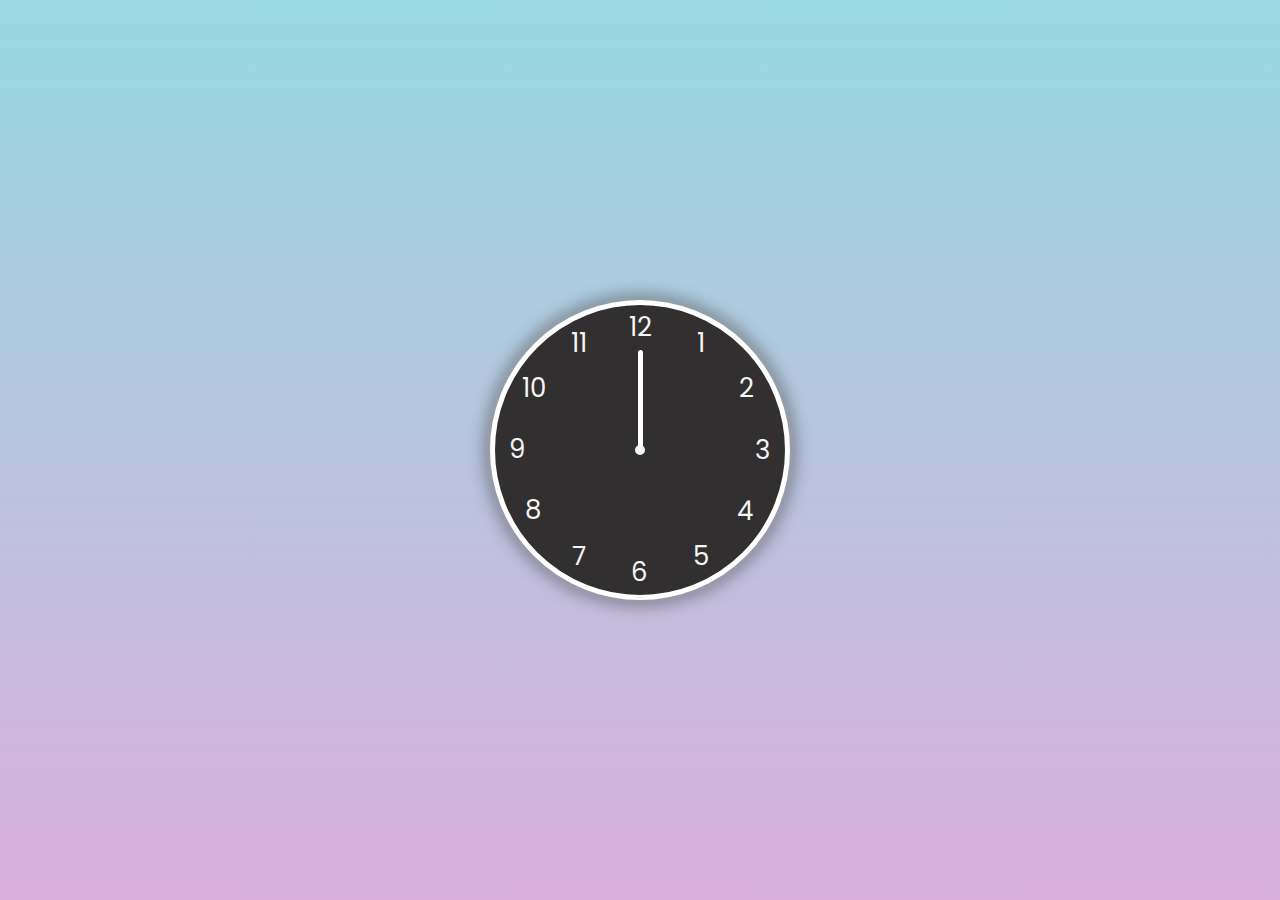
==== index.html @ 852528a8 "Making Clock Done" ====
<!DOCTYPE html>
<html lang="en">
<head>
    <meta charset="UTF-8">
    <meta name="viewport" content="width=device-width, initial-scale=1.0">
    <title>Document</title>
    <link rel="stylesheet" href="style.css">
</head>
<body>

    <div class="clock">
        <div class="needle hr" style="--h:60px; --clr:red"><span></span></div>
        <div class="needle mn" style="--h:80px; --clr:blue"><span></span></div>
        <div class="needle ss" style="--h:100px; --clr:white"><span></span></div>
        <ul>
            <li style="--i:1"><span>1</span></li>
            <li style="--i:2"><span>2</span></li>
            <li style="--i:3"><span>3</span></li>
            <li style="--i:4"><span>4</span></li>
            <li style="--i:5"><span>5</span></li>
            <li style="--i:6"><span>6</span></li>
            <li style="--i:7"><span>7</span></li>
            <li style="--i:8"><span>8</span></li>
            <li style="--i:9"><span>9</span></li>
            <li style="--i:10"><span>10</span></li>
            <li style="--i:11"><span>11</span></li>
            <li style="--i:12"><span>12</span></li>
        </ul>
    </div>


    <script src="script.js"></script>
</body>
</html>
---- style.css ----
@import url('https://fonts.googleapis.com/css2?family=Poppins:wght@500&family=Roboto:wght@400;500;700&display=swap');
  *{
    margin: 0;
    padding: 0;
    box-sizing: border-box;
  }
  body{
    background-color: #D9AFD9;
    background-image: linear-gradient(0deg, #D9AFD9 0%, #97D9E1 100%);
    background-repeat: no-repeat;
    font-family: 'Poppins', sans-serif;
    position: relative;
    display: flex;
    justify-content: center;
    align-items: center;
    height: 100vh;
  }
  .clock
  {
    background-color: rgb(49, 47, 47);
    height: 300px;
    width: 300px;
    border-radius: 50%;
    border: 5px solid white;
    box-shadow: 0px 0px 10px rgba(200, 200, 200, 0.7),0px 0px 20px rgba(0, 0, 0, 0.65) ;
    color: whitesmoke;
    font-size: 26px;
    display: flex;
    justify-content: center;
    align-items: center;
    position: relative;
  }
  .clock ul li {
    position: absolute;
    text-align: center;
    transform: rotate(calc(30deg*var(--i)));
    inset: 3px;
    list-style: none;
  }
  .clock ul li span {
    transform: rotate(calc(-30deg*var(--i)));
    display: inline-block;
  }
  .clock::after{
    content: '';
    width: 10px;
    height: 10px;
    border-radius: 50%;
    background-color: aliceblue;
    position: absolute;
  }

  .needle {
    display: flex;
    justify-content: center;
    align-items: flex-end;
  }
  .needle span{
    width: 5px;
    height: var(--h);
    background-color: var(--clr);
    position: absolute;
    border-radius: 5px;
  }
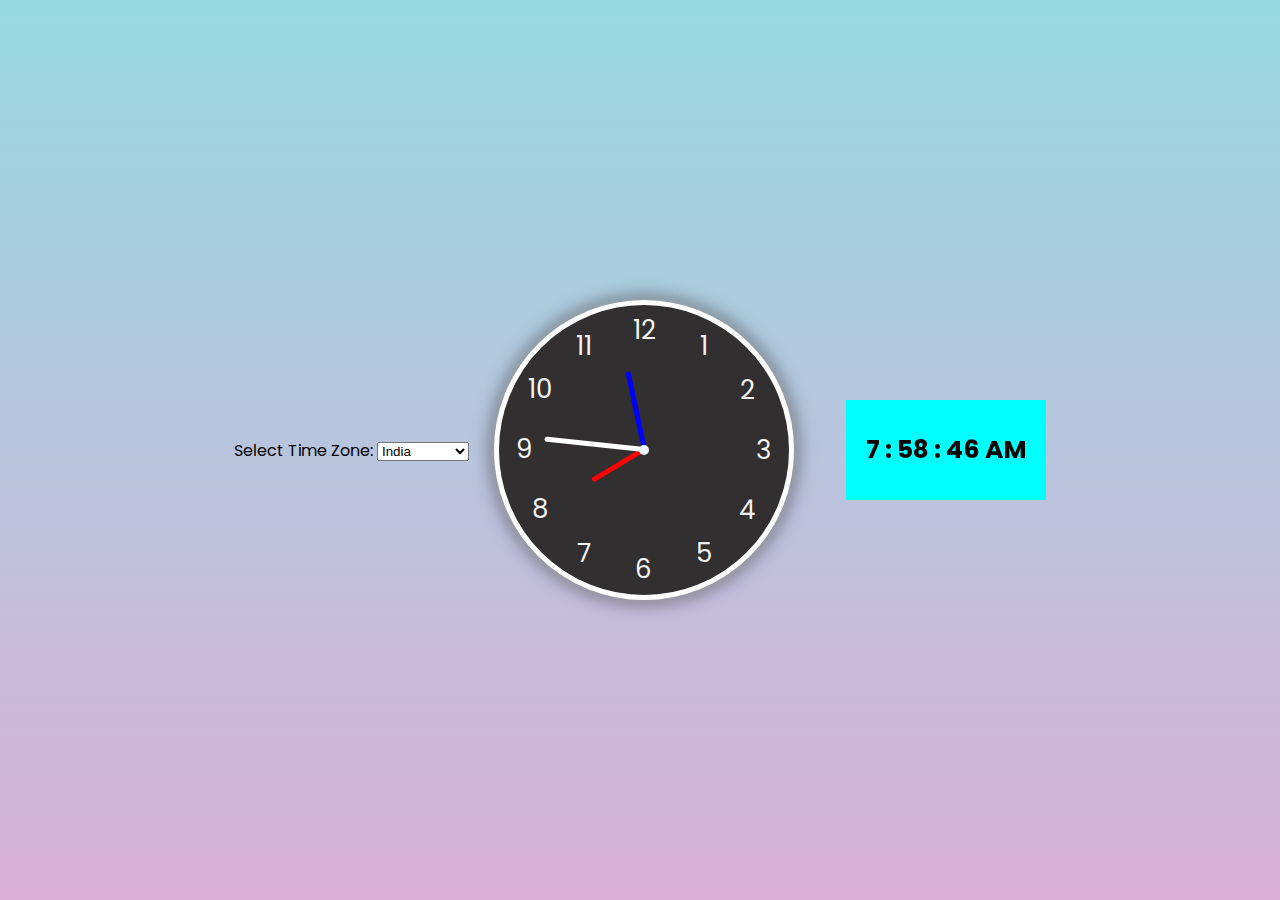
==== commit ddb17712: "Different countrys time added" ====
--- a/index.html
+++ b/index.html
@@ -1,34 +1,45 @@
 <!DOCTYPE html>
 <html lang="en">
-<head>
-    <meta charset="UTF-8">
-    <meta name="viewport" content="width=device-width, initial-scale=1.0">
-    <title>Document</title>
-    <link rel="stylesheet" href="style.css">
-</head>
-<body>
-
+  <head>
+    <meta charset="UTF-8" />
+    <meta name="viewport" content="width=device-width, initial-scale=1.0" />
+    <title>Analog Clock</title>
+    <link rel="stylesheet" href="style.css" />
+  </head>
+  <body>
+    <div class="dropdown-container" >
+      <label for="timeZoneSelect">Select Time Zone:</label>
+      <select id="timeZoneSelect">
+        <option name="Asia/Kolkata" value="0" selected>India</option>
+        <option name="America/New_York" value="1">New York</option>
+        <option name="America/Los_Angeles" value="2">Los_Angles</option>
+        <option name="Europe/London" value="3">London</option>
+        <option name="Europe/Berlin" value="4">Berlin</option>
+        <option name="Asia/Tokyo" value="5">Tokyo</option>
+        
+      </select>
+    </div>
     <div class="clock">
-        <div class="needle hr" style="--h:60px; --clr:red"><span></span></div>
-        <div class="needle mn" style="--h:80px; --clr:blue"><span></span></div>
-        <div class="needle ss" style="--h:100px; --clr:white"><span></span></div>
-        <ul>
-            <li style="--i:1"><span>1</span></li>
-            <li style="--i:2"><span>2</span></li>
-            <li style="--i:3"><span>3</span></li>
-            <li style="--i:4"><span>4</span></li>
-            <li style="--i:5"><span>5</span></li>
-            <li style="--i:6"><span>6</span></li>
-            <li style="--i:7"><span>7</span></li>
-            <li style="--i:8"><span>8</span></li>
-            <li style="--i:9"><span>9</span></li>
-            <li style="--i:10"><span>10</span></li>
-            <li style="--i:11"><span>11</span></li>
-            <li style="--i:12"><span>12</span></li>
-        </ul>
+      <div class="needle hr" style="--h: 60px; --clr: red"><span></span></div>
+      <div class="needle mn" style="--h: 80px; --clr: blue"><span></span></div>
+      <div class="needle ss" style="--h: 100px; --clr: white"><span></span></div>
+      <ul>
+        <li style="--i: 1"><span>1</span></li>
+        <li style="--i: 2"><span>2</span></li>
+        <li style="--i: 3"><span>3</span></li>
+        <li style="--i: 4"><span>4</span></li>
+        <li style="--i: 5"><span>5</span></li>
+        <li style="--i: 6"><span>6</span></li>
+        <li style="--i: 7"><span>7</span></li>
+        <li style="--i: 8"><span>8</span></li>
+        <li style="--i: 9"><span>9</span></li>
+        <li style="--i: 10"><span>10</span></li>
+        <li style="--i: 11"><span>11</span></li>
+        <li style="--i: 12"><span>12</span></li>
+      </ul>
     </div>
-
+    <div class="digital"></div>
 
     <script src="script.js"></script>
-</body>
-</html>+  </body>
+</html>
--- a/style.css
+++ b/style.css
@@ -1,64 +1,88 @@
-  @import url('https://fonts.googleapis.com/css2?family=Poppins:wght@500&family=Roboto:wght@400;500;700&display=swap');
-  *{
-    margin: 0;
-    padding: 0;
-    box-sizing: border-box;
-  }
-  body{
-    background-color: #D9AFD9;
-    background-image: linear-gradient(0deg, #D9AFD9 0%, #97D9E1 100%);
-    background-repeat: no-repeat;
-    font-family: 'Poppins', sans-serif;
-    position: relative;
-    display: flex;
-    justify-content: center;
-    align-items: center;
-    height: 100vh;
-  }
-  .clock
-  {
-    background-color: rgb(49, 47, 47);
-    height: 300px;
-    width: 300px;
-    border-radius: 50%;
-    border: 5px solid white;
-    box-shadow: 0px 0px 10px rgba(200, 200, 200, 0.7),0px 0px 20px rgba(0, 0, 0, 0.65) ;
-    color: whitesmoke;
-    font-size: 26px;
-    display: flex;
-    justify-content: center;
-    align-items: center;
-    position: relative;
-  }
-  .clock ul li {
-    position: absolute;
-    text-align: center;
-    transform: rotate(calc(30deg*var(--i)));
-    inset: 3px;
-    list-style: none;
-  }
-  .clock ul li span {
-    transform: rotate(calc(-30deg*var(--i)));
-    display: inline-block;
-  }
-  .clock::after{
-    content: '';
-    width: 10px;
-    height: 10px;
-    border-radius: 50%;
-    background-color: aliceblue;
-    position: absolute;
-  }
+@import url("https://fonts.googleapis.com/css2?family=Poppins:wght@500&family=Roboto:wght@400;500;700&display=swap");
+* {
+  margin: 0;
+  padding: 0;
+  box-sizing: border-box;
+}
+body {
+  background-color: #d9afd9;
+  background-image: linear-gradient(0deg, #d9afd9 0%, #97d9e1 100%);
+  background-repeat: no-repeat;
+  font-family: "Poppins", sans-serif;
+  position: relative;
+  display: flex;
+  justify-content: center;
+  align-items: center;
+  height: 100vh;
+}
 
-  .needle {
-    display: flex;
-    justify-content: center;
-    align-items: flex-end;
-  }
-  .needle span{
-    width: 5px;
-    height: var(--h);
-    background-color: var(--clr);
-    position: absolute;
-    border-radius: 5px;
-  }+.dropdown-container {
+  display: inline;
+  justify-content: left;
+  align-items: center;
+  margin-right: 25px;
+}
+
+.clock {
+  background-color: rgb(49, 47, 47);
+  height: 300px;
+  width: 300px;
+  border-radius: 50%;
+  border: 5px solid white;
+  box-shadow: 0px 0px 10px rgba(200, 200, 200, 0.7),
+    0px 0px 20px rgba(0, 0, 0, 0.65);
+  color: whitesmoke;
+  font-size: 26px;
+  display: flex;
+  justify-content: center;
+  align-items: center;
+  position: relative;
+}
+.clock ul li {
+  position: absolute;
+  text-align: center;
+  transform: rotate(calc(30deg * var(--i)));
+  inset: 6px;
+  list-style: none;
+}
+.clock ul li span {
+  transform: rotate(calc(-30deg * var(--i)));
+  display: inline-block;
+}
+.clock::after {
+  content: "";
+  width: 10px;
+  height: 10px;
+  border-radius: 50%;
+  background-color: aliceblue;
+  position: absolute;
+}
+
+.needle {
+  display: flex;
+  justify-content: center;
+  align-items: flex-end;
+  /* transition: 10ms ease-in-out; */
+}
+.needle span {
+  width: 5px;
+  height: var(--h);
+  background-color: var(--clr);
+  position: absolute;
+  border-radius: 5px;
+}
+.digital {
+  display: flex;
+  justify-content: center;
+  align-items: center;
+  margin-left: 52px;
+  height: 100px;
+  width: 200px;
+  background-color: aqua;
+}
+.digital p{
+  font-family: "Poppins", sans-serif;
+  font-size: 25px;
+  font-weight: bolder;
+  position: fixed;
+}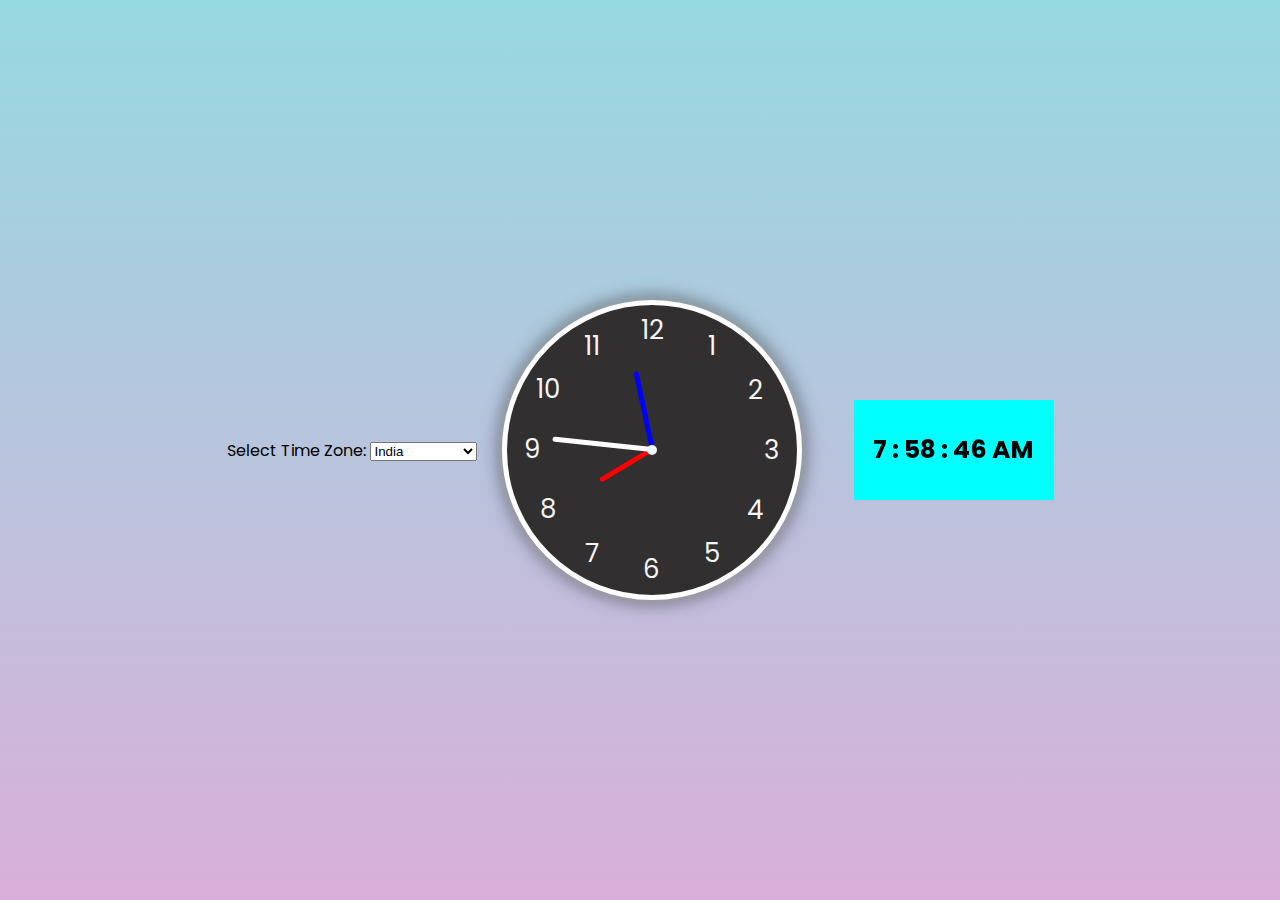
==== commit d3ee6b01: "Fixed some ishues" ====
--- a/index.html
+++ b/index.html
@@ -12,12 +12,50 @@
       <select id="timeZoneSelect">
         <option name="Asia/Kolkata" value="0" selected>India</option>
         <option name="America/New_York" value="1">New York</option>
-        <option name="America/Los_Angeles" value="2">Los_Angles</option>
+        <option name="America/Los_Angeles" value="2">Los Angeles</option>
         <option name="Europe/London" value="3">London</option>
         <option name="Europe/Berlin" value="4">Berlin</option>
         <option name="Asia/Tokyo" value="5">Tokyo</option>
-        
-      </select>
+        <option name="Asia/Dubai" value="6">Dubai</option>
+        <option name="Australia/Sydney" value="7">Sydney</option>
+        <option name="Africa/Cairo" value="8">Cairo</option>
+        <option name="Asia/Shanghai" value="9">Shanghai</option>
+        <option name="America/Chicago" value="10">Chicago</option>
+        <option name="America/Toronto" value="11">Toronto</option>
+        <option name="Europe/Paris" value="12">Paris</option>
+        <option name="Africa/Johannesburg" value="13">Johannesburg</option>
+        <option name="Asia/Hong_Kong" value="14">Hong Kong</option>
+        <option name="America/Mexico_City" value="15">Mexico City</option>
+        <option name="Asia/Singapore" value="16">Singapore</option>
+        <option name="America/Sao_Paulo" value="17">Sao Paulo</option>
+        <option name="Europe/Moscow" value="18">Moscow</option>
+        <option name="America/Buenos_Aires" value="19">Buenos Aires</option>
+        <option name="Asia/Jerusalem" value="20">Jerusalem</option>
+        <option name="Pacific/Auckland" value="21">Auckland</option>
+        <option name="Pacific/Honolulu" value="22">Honolulu</option>
+        <option name="Asia/Seoul" value="23">Seoul</option>
+        <option name="Asia/Bangkok" value="24">Bangkok</option>
+        <option name="America/Phoenix" value="25">Phoenix</option>
+        <option name="America/Denver" value="26">Denver</option>
+        <option name="Africa/Nairobi" value="27">Nairobi</option>
+        <option name="Asia/Riyadh" value="28">Riyadh</option>
+        <option name="Europe/Stockholm" value="29">Stockholm</option>
+        <option name="Asia/Kuwait" value="30">Kuwait</option>
+        <option name="America/Anchorage" value="31">Anchorage</option>
+        <option name="Europe/Istanbul" value="32">Istanbul</option>
+        <option name="Asia/Kuala_Lumpur" value="33">Kuala Lumpur</option>
+        <option name="Asia/Taipei" value="34">Taipei</option>
+        <option name="Australia/Perth" value="35">Perth</option>
+        <option name="America/Vancouver" value="36">Vancouver</option>
+        <option name="Asia/Manila" value="37">Manila</option>
+        <option name="Europe/Amsterdam" value="38">Amsterdam</option>
+        <option name="America/Lima" value="39">Lima</option>
+        <option name="Asia/Dhaka" value="40">Dhaka</option>
+        <option name="America/Bogota" value="41">Bogota</option>
+        <option name="America/Montreal" value="42">Montreal</option>
+        <option name="Asia/Baghdad" value="43">Baghdad</option>
+    </select>
+    
     </div>
     <div class="clock">
       <div class="needle hr" style="--h: 60px; --clr: red"><span></span></div>
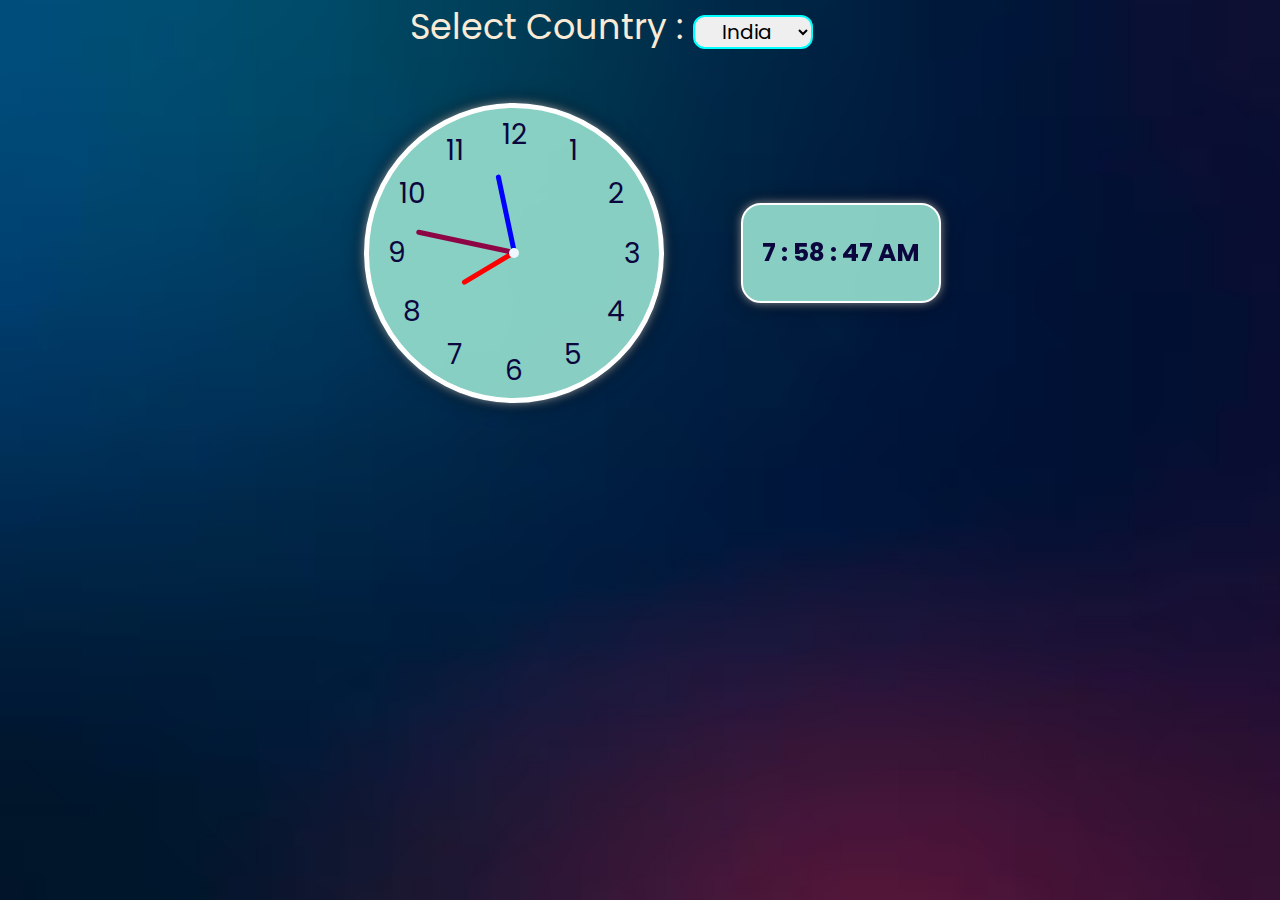
==== commit ef088353: "some style given" ====
--- a/index.html
+++ b/index.html
@@ -7,8 +7,8 @@
     <link rel="stylesheet" href="style.css" />
   </head>
   <body>
-    <div class="dropdown-container" >
-      <label for="timeZoneSelect">Select Time Zone:</label>
+    <div class="dropdown-container">
+      <label id="zonelabel" for="timeZoneSelect">Select Country : </label>
       <select id="timeZoneSelect">
         <option name="Asia/Kolkata" value="0" selected>India</option>
         <option name="America/New_York" value="1">New York</option>
@@ -54,29 +54,34 @@
         <option name="America/Bogota" value="41">Bogota</option>
         <option name="America/Montreal" value="42">Montreal</option>
         <option name="Asia/Baghdad" value="43">Baghdad</option>
-    </select>
-    
+      </select>
     </div>
-    <div class="clock">
-      <div class="needle hr" style="--h: 60px; --clr: red"><span></span></div>
-      <div class="needle mn" style="--h: 80px; --clr: blue"><span></span></div>
-      <div class="needle ss" style="--h: 100px; --clr: white"><span></span></div>
-      <ul>
-        <li style="--i: 1"><span>1</span></li>
-        <li style="--i: 2"><span>2</span></li>
-        <li style="--i: 3"><span>3</span></li>
-        <li style="--i: 4"><span>4</span></li>
-        <li style="--i: 5"><span>5</span></li>
-        <li style="--i: 6"><span>6</span></li>
-        <li style="--i: 7"><span>7</span></li>
-        <li style="--i: 8"><span>8</span></li>
-        <li style="--i: 9"><span>9</span></li>
-        <li style="--i: 10"><span>10</span></li>
-        <li style="--i: 11"><span>11</span></li>
-        <li style="--i: 12"><span>12</span></li>
-      </ul>
+    <div class="container">
+      <div class="clock">
+        <div class="needle hr" style="--h: 60px; --clr: red"><span></span></div>
+        <div class="needle mn" style="--h: 80px; --clr: blue">
+          <span></span>
+        </div>
+        <div class="needle ss" style="--h: 100px; --clr: rgb(142, 5, 69)">
+          <span></span>
+        </div>
+        <ul>
+          <li style="--i: 1"><span>1</span></li>
+          <li style="--i: 2"><span>2</span></li>
+          <li style="--i: 3"><span>3</span></li>
+          <li style="--i: 4"><span>4</span></li>
+          <li style="--i: 5"><span>5</span></li>
+          <li style="--i: 6"><span>6</span></li>
+          <li style="--i: 7"><span>7</span></li>
+          <li style="--i: 8"><span>8</span></li>
+          <li style="--i: 9"><span>9</span></li>
+          <li style="--i: 10"><span>10</span></li>
+          <li style="--i: 11"><span>11</span></li>
+          <li style="--i: 12"><span>12</span></li>
+        </ul>
+      </div>
+      <div class="digital"></div>
     </div>
-    <div class="digital"></div>
 
     <script src="script.js"></script>
   </body>
--- a/style.css
+++ b/style.css
@@ -3,36 +3,42 @@
   margin: 0;
   padding: 0;
   box-sizing: border-box;
+  font-family: "Poppins", sans-serif;
 }
 body {
-  background-color: #d9afd9;
-  background-image: linear-gradient(0deg, #d9afd9 0%, #97d9e1 100%);
   background-repeat: no-repeat;
-  font-family: "Poppins", sans-serif;
+  background-image: url(bg.avif);
+  background-size: cover;
+  background-position: bottom;
+  height: 100vh;
+}
+.container{
+  display: flex;
   position: relative;
-  display: flex;
   justify-content: center;
   align-items: center;
-  height: 100vh;
 }
 
 .dropdown-container {
-  display: inline;
-  justify-content: left;
-  align-items: center;
-  margin-right: 25px;
+  display: block;
+  margin-left: 32%;
+}
+#zonelabel{
+  font-size: 35px;
+  color: antiquewhite;
 }
 
 .clock {
-  background-color: rgb(49, 47, 47);
+  background-color: rgba(146, 220, 204, 0.929);
   height: 300px;
   width: 300px;
+  margin: 50px 25px;
   border-radius: 50%;
   border: 5px solid white;
   box-shadow: 0px 0px 10px rgba(200, 200, 200, 0.7),
     0px 0px 20px rgba(0, 0, 0, 0.65);
-  color: whitesmoke;
-  font-size: 26px;
+  color: rgba(12, 6, 63, 1);
+  font-size: 28px;
   display: flex;
   justify-content: center;
   align-items: center;
@@ -62,7 +68,7 @@
   display: flex;
   justify-content: center;
   align-items: flex-end;
-  /* transition: 10ms ease-in-out; */
+  transition: 10ms ease-in-out;
 }
 .needle span {
   width: 5px;
@@ -78,11 +84,35 @@
   margin-left: 52px;
   height: 100px;
   width: 200px;
-  background-color: aqua;
+  border: 2px white solid;
+  border-radius: 20px;
+  background-color: rgba(146, 220, 204, 0.929);
+  box-shadow: 0px 0px 10px rgba(200, 200, 200, 0.7),
+    0px 0px 20px rgba(0, 0, 0, 0.65);
+  color: rgba(12, 6, 63, 1);
 }
 .digital p{
-  font-family: "Poppins", sans-serif;
   font-size: 25px;
   font-weight: bolder;
   position: fixed;
-}+}
+#timeZoneSelect {
+  position: relative;
+  height: 40px;
+  width: 120px;
+  max-height: fit-content;
+  font-size: 20px;
+  border: rgb(51, 0, 255) solid 2px;
+  border-radius: 12px;
+  border-color: aqua;
+  text-align: center;
+  text-emphasis: unset;
+  overflow-y: auto;
+}
+
+#timeZoneSelect option {
+  width: 30px;
+  font-size: 20px;
+  background-color: white;
+  overflow-y: y;
+}
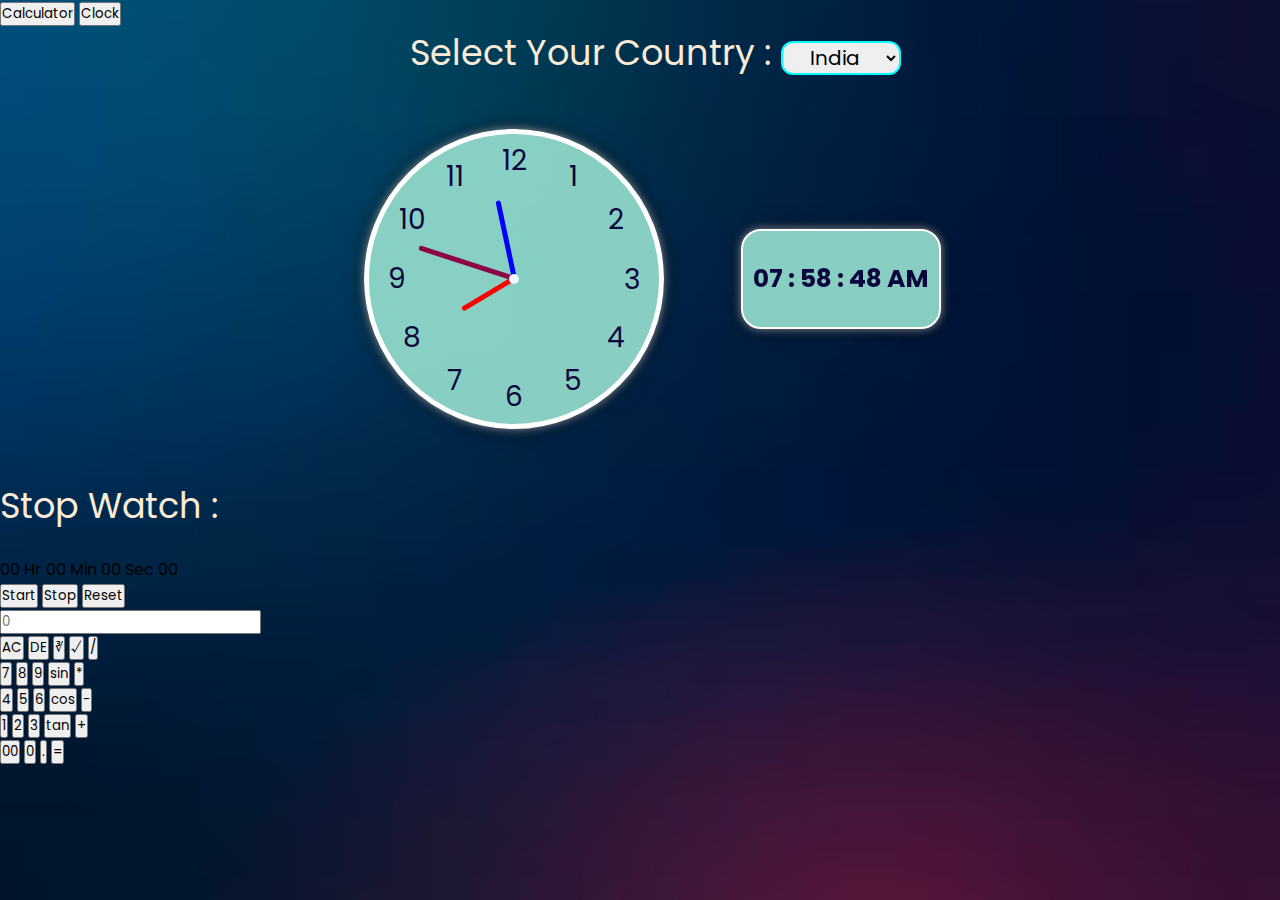
==== commit 4f8506e7: "code optimized" ====
--- a/index.html
+++ b/index.html
@@ -7,8 +7,12 @@
     <link rel="stylesheet" href="style.css" />
   </head>
   <body>
+    <div class="switch">
+      <button class="caltag">Calculator</button>
+      <button class="clocktag">Clock</button>
+    </div>
     <div class="dropdown-container">
-      <label id="zonelabel" for="timeZoneSelect">Select Country : </label>
+      <label id="zonelabel" for="timeZoneSelect" >Select Your Country : </label>
       <select id="timeZoneSelect">
         <option name="Asia/Kolkata" value="0" selected>India</option>
         <option name="America/New_York" value="1">New York</option>
@@ -82,7 +86,67 @@
       </div>
       <div class="digital"></div>
     </div>
+    <div class="stopwatch">
+      <div id="time">
+        <span class="digit extra" style="color: antiquewhite; font-size: 35px"
+          >Stop Watch : </span
+        ><br /><br />
+        <span class="digit" id="hr"> 00</span>
+        <span class="txt">Hr</span>
+        <span class="digit" id="min"> 00</span>
+        <span class="txt">Min</span>
+        <span class="digit" id="sec"> 00</span>
+        <span class="txt">Sec</span>
+        <span class="digit" id="count"> 00</span>
+      </div>
+      <div id="buttons">
+        <button class="btn" id="start">Start</button>
+        <button class="btn" id="stop">Stop</button>
+        <button class="btn" id="reset">Reset</button>
+      </div>
+    </div>
 
+    <div class="container2">
+      <div class="calculator">
+        <div class="display">
+          <input type="text" name="display" id="inputbox" placeholder="0" />
+        </div>
+        <div>
+          <input type="button" value="AC" class="operator" />
+          <input type="button" value="DE" class="operator" />
+          <input type="button" name="cube" value="&#8731;" class="operator" />
+          <input type="button" name="sqrt" value="&radic;" class="operator" />
+          <input type="button" value="/" class="operator" />
+        </div>
+        <div>
+          <input type="button" value="7" />
+          <input type="button" value="8" />
+          <input type="button" value="9" />
+          <input type="button" value="sin" class="operator" />
+          <input type="button" value="*" class="operator" />
+        </div>
+        <div>
+          <input type="button" value="4" />
+          <input type="button" value="5" />
+          <input type="button" value="6" />
+          <input type="button" value="cos" class="operator" />
+          <input type="button" value="-" class="operator" />
+        </div>
+        <div>
+          <input type="button" value="1" />
+          <input type="button" value="2" />
+          <input type="button" value="3" />
+          <input type="button" value="tan" class="operator" />
+          <input type="button" value="+" class="operator" />
+        </div>
+        <div>
+          <input type="button" value="00" />
+          <input type="button" value="0" />
+          <input type="button" value="." class="operator" />
+          <input type="button" value="=" class="equal operator" />
+        </div>
+      </div>
+    </div>
     <script src="script.js"></script>
   </body>
 </html>
